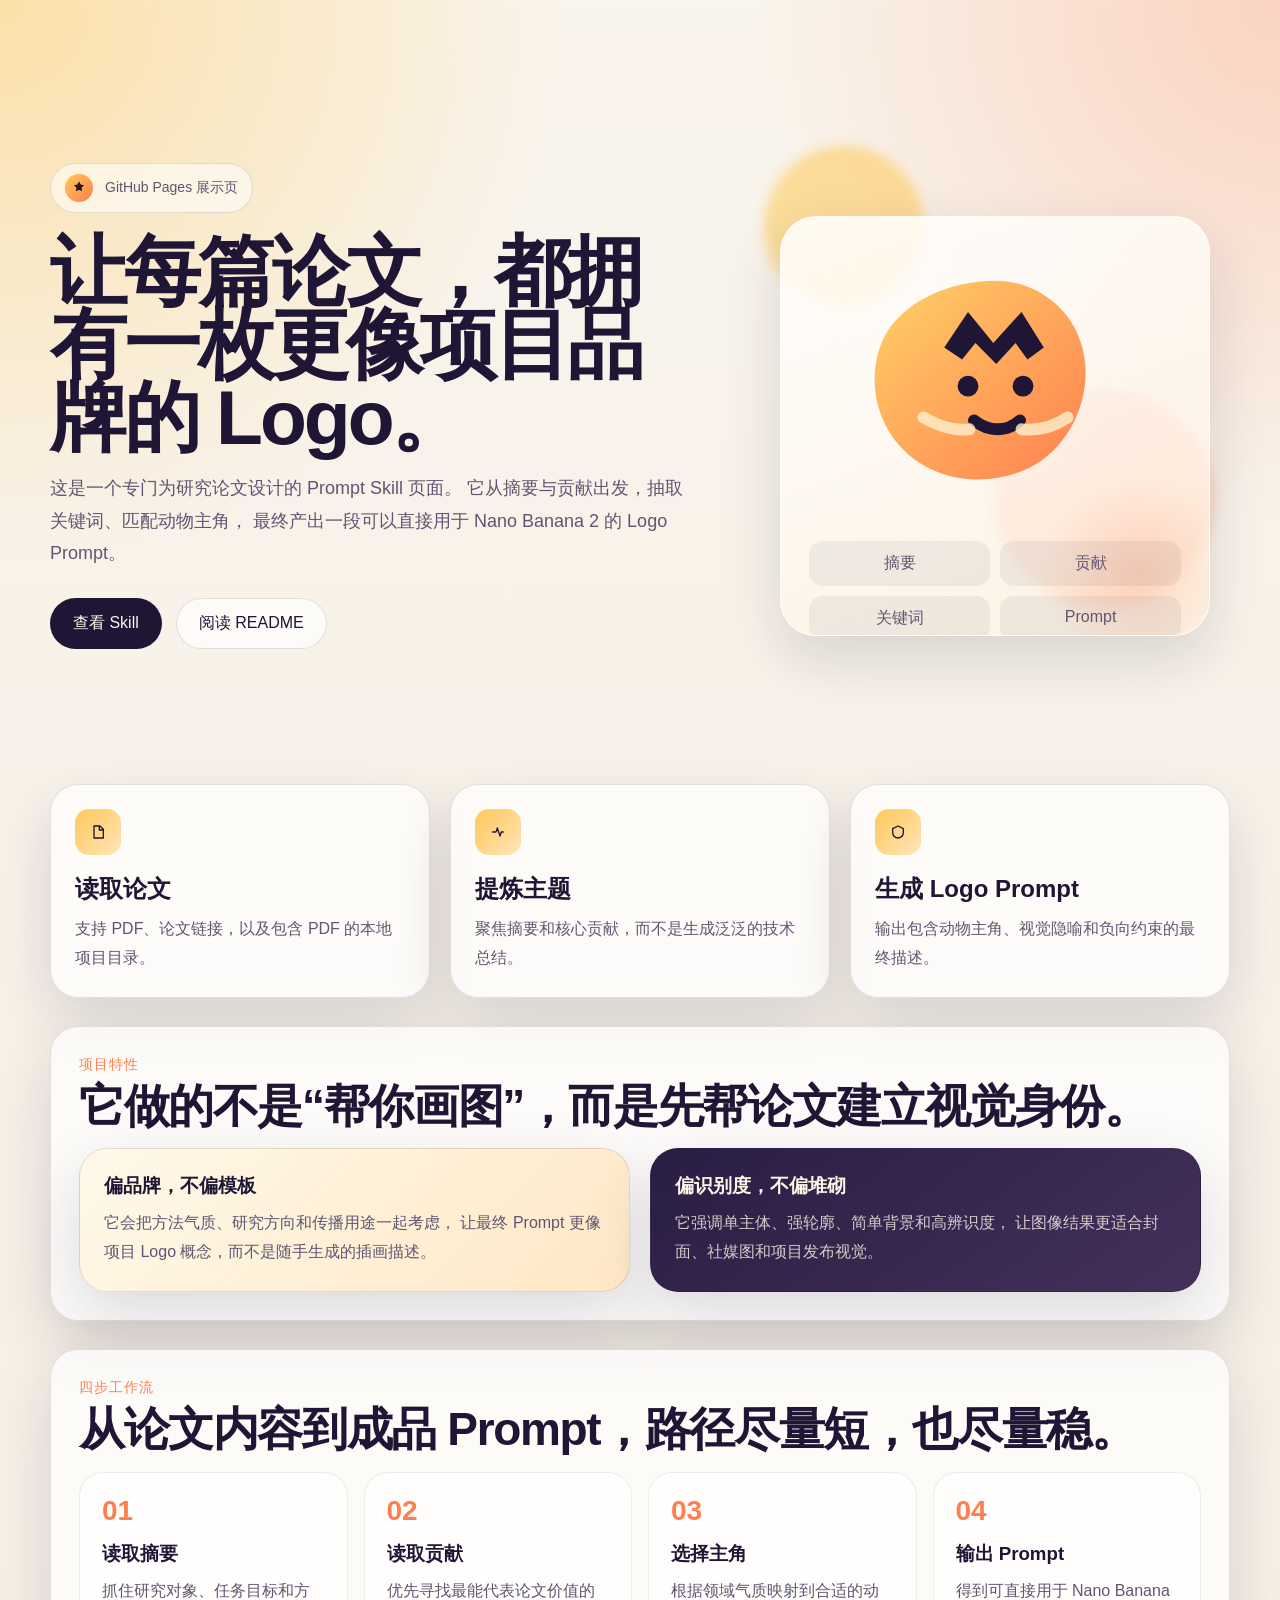
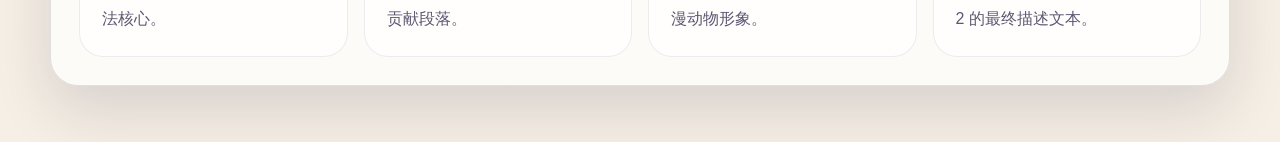
==== docs/index.html @ cfc6c28a "move pages site to docs for github pages" ====
<!doctype html>
<html lang="zh-CN">
  <head>
    <meta charset="UTF-8" />
    <meta name="viewport" content="width=device-width, initial-scale=1.0" />
    <title>论文 Logo Prompt 生成</title>
    <meta
      name="description"
      content="一个将论文摘要与贡献提炼为 Logo Prompt 的 Skill 项目，可直接服务于 GitHub Pages 展示。"
    />
    <link rel="stylesheet" href="./styles.css" />
  </head>
  <body>
    <div class="page">
      <header class="hero">
        <div class="hero-copy">
          <div class="eyebrow">
            <span class="icon-badge">
              <svg viewBox="0 0 24 24" aria-hidden="true">
                <path d="M12 2l2.35 4.76L19.6 8l-3.8 3.7.9 5.3L12 14.8 7.3 17l.9-5.3L4.4 8l5.25-1.24L12 2z"></path>
              </svg>
            </span>
            GitHub Pages 展示页
          </div>
          <h1>让每篇论文，都拥有一枚更像项目品牌的 Logo。</h1>
          <p class="lead">
            这是一个专门为研究论文设计的 Prompt Skill 页面。
            它从摘要与贡献出发，抽取关键词、匹配动物主角，
            最终产出一段可以直接用于 Nano Banana 2 的 Logo Prompt。
          </p>
          <div class="hero-actions">
            <a class="primary" href="../paper-logo-generation/SKILL.md">查看 Skill</a>
            <a class="secondary" href="../README.md">阅读 README</a>
          </div>
        </div>
        <div class="hero-art" aria-hidden="true">
          <div class="orb orb-a"></div>
          <div class="orb orb-b"></div>
          <div class="logo-card">
            <div class="mascot">
              <svg viewBox="0 0 180 180">
                <defs>
                  <linearGradient id="g1" x1="0%" y1="0%" x2="100%" y2="100%">
                    <stop offset="0%" stop-color="#ffd166"></stop>
                    <stop offset="100%" stop-color="#ff7f50"></stop>
                  </linearGradient>
                </defs>
                <path fill="url(#g1)" d="M91 24c24 0 49 16 57 42 10 31-5 69-35 84-29 14-66 9-87-15-18-20-22-50-10-74C29 38 59 24 91 24z"></path>
                <path fill="#1f1636" d="M56 69l16-24 17 21 19-21 15 24-11 8-8-11-13 14-14-14-9 11z"></path>
                <circle cx="72" cy="95" r="7" fill="#1f1636"></circle>
                <circle cx="109" cy="95" r="7" fill="#1f1636"></circle>
                <path d="M76 118c10 8 22 8 31 0" stroke="#1f1636" stroke-width="8" stroke-linecap="round" fill="none"></path>
                <path d="M42 116c12 7 21 9 31 8" stroke="#fff1cc" stroke-width="8" stroke-linecap="round" fill="none" opacity=".8"></path>
                <path d="M108 124c11 1 20-1 31-8" stroke="#fff1cc" stroke-width="8" stroke-linecap="round" fill="none" opacity=".8"></path>
              </svg>
            </div>
            <div class="mini-grid">
              <span>摘要</span>
              <span>贡献</span>
              <span>关键词</span>
              <span>Prompt</span>
            </div>
          </div>
        </div>
      </header>

      <main>
        <section class="grid three">
          <article class="card">
            <div class="card-icon">
              <svg viewBox="0 0 24 24" aria-hidden="true">
                <path d="M6 3h9l5 5v13H6V3zm8 1.5V9h4.5"></path>
              </svg>
            </div>
            <h2>读取论文</h2>
            <p>支持 PDF、论文链接，以及包含 PDF 的本地项目目录。</p>
          </article>
          <article class="card">
            <div class="card-icon">
              <svg viewBox="0 0 24 24" aria-hidden="true">
                <path d="M4 12h5l2-6 4 12 2-6h3"></path>
              </svg>
            </div>
            <h2>提炼主题</h2>
            <p>聚焦摘要和核心贡献，而不是生成泛泛的技术总结。</p>
          </article>
          <article class="card">
            <div class="card-icon">
              <svg viewBox="0 0 24 24" aria-hidden="true">
                <path d="M12 3l8 4v5c0 5-3.5 8.5-8 9-4.5-.5-8-4-8-9V7l8-4z"></path>
              </svg>
            </div>
            <h2>生成 Logo Prompt</h2>
            <p>输出包含动物主角、视觉隐喻和负向约束的最终描述。</p>
          </article>
        </section>

        <section class="feature">
          <div class="section-head">
            <span>项目特性</span>
            <h2>它做的不是“帮你画图”，而是先帮论文建立视觉身份。</h2>
          </div>
          <div class="grid two">
            <article class="panel warm">
              <h3>偏品牌，不偏模板</h3>
              <p>
                它会把方法气质、研究方向和传播用途一起考虑，
                让最终 Prompt 更像项目 Logo 概念，而不是随手生成的插画描述。
              </p>
            </article>
            <article class="panel dark">
              <h3>偏识别度，不偏堆砌</h3>
              <p>
                它强调单主体、强轮廓、简单背景和高辨识度，
                让图像结果更适合封面、社媒图和项目发布视觉。
              </p>
            </article>
          </div>
        </section>

        <section class="workflow">
          <div class="section-head">
            <span>四步工作流</span>
            <h2>从论文内容到成品 Prompt，路径尽量短，也尽量稳。</h2>
          </div>
          <div class="timeline">
            <div class="step">
              <strong>01</strong>
              <h3>读取摘要</h3>
              <p>抓住研究对象、任务目标和方法核心。</p>
            </div>
            <div class="step">
              <strong>02</strong>
              <h3>读取贡献</h3>
              <p>优先寻找最能代表论文价值的贡献段落。</p>
            </div>
            <div class="step">
              <strong>03</strong>
              <h3>选择主角</h3>
              <p>根据领域气质映射到合适的动漫动物形象。</p>
            </div>
            <div class="step">
              <strong>04</strong>
              <h3>输出 Prompt</h3>
              <p>得到可直接用于 Nano Banana 2 的最终描述文本。</p>
            </div>
          </div>
        </section>
      </main>
    </div>
  </body>
</html>
---- docs/styles.css ----
:root {
  --bg: #f6efe5;
  --ink: #1f1636;
  --muted: #5f5671;
  --line: rgba(31, 22, 54, 0.12);
  --card: rgba(255, 255, 255, 0.72);
  --accent: #ff7f50;
  --accent-2: #ffc857;
  --shadow: 0 24px 60px rgba(31, 22, 54, 0.14);
}

* {
  box-sizing: border-box;
}

body {
  margin: 0;
  font-family: "Segoe UI", "PingFang SC", "Hiragino Sans GB", "Microsoft YaHei", sans-serif;
  color: var(--ink);
  background:
    radial-gradient(circle at top left, rgba(255, 200, 87, 0.45), transparent 26%),
    radial-gradient(circle at top right, rgba(255, 127, 80, 0.28), transparent 24%),
    linear-gradient(180deg, #f9f4ec 0%, #f6efe5 100%);
}

a {
  color: inherit;
  text-decoration: none;
}

.page {
  width: min(1180px, calc(100vw - 40px));
  margin: 0 auto;
  padding: 28px 0 56px;
}

.hero {
  display: grid;
  grid-template-columns: 1.15fr 0.85fr;
  gap: 28px;
  align-items: center;
  min-height: 84vh;
}

.eyebrow {
  display: inline-flex;
  align-items: center;
  gap: 12px;
  padding: 10px 14px;
  border: 1px solid var(--line);
  border-radius: 999px;
  background: rgba(255, 255, 255, 0.55);
  font-size: 14px;
  color: var(--muted);
}

.icon-badge {
  width: 28px;
  height: 28px;
  display: inline-grid;
  place-items: center;
  border-radius: 50%;
  background: linear-gradient(135deg, var(--accent-2), var(--accent));
}

.icon-badge svg,
.card-icon svg {
  width: 16px;
  height: 16px;
  fill: none;
  stroke: currentColor;
  stroke-width: 2;
  stroke-linecap: round;
  stroke-linejoin: round;
}

.icon-badge svg {
  color: #20142b;
  fill: #20142b;
  stroke: none;
}

h1 {
  margin: 22px 0 16px;
  font-size: clamp(44px, 6vw, 78px);
  line-height: 0.95;
  letter-spacing: -0.04em;
}

.lead {
  max-width: 640px;
  font-size: 18px;
  line-height: 1.8;
  color: var(--muted);
}

.hero-actions {
  display: flex;
  gap: 14px;
  margin-top: 28px;
}

.hero-actions a {
  padding: 14px 22px;
  border-radius: 999px;
  border: 1px solid var(--line);
  transition: transform 0.2s ease, box-shadow 0.2s ease;
}

.hero-actions a:hover {
  transform: translateY(-2px);
  box-shadow: var(--shadow);
}

.primary {
  background: var(--ink);
  color: #fff6eb;
}

.secondary {
  background: rgba(255, 255, 255, 0.66);
}

.hero-art {
  position: relative;
  min-height: 520px;
}

.orb {
  position: absolute;
  border-radius: 50%;
  filter: blur(6px);
}

.orb-a {
  inset: 0 auto auto 24px;
  width: 160px;
  height: 160px;
  background: rgba(255, 200, 87, 0.55);
}

.orb-b {
  inset: auto 16px 58px auto;
  width: 220px;
  height: 220px;
  background: rgba(255, 127, 80, 0.28);
}

.logo-card {
  position: absolute;
  inset: 70px 20px 30px 40px;
  display: grid;
  place-items: center;
  padding: 28px;
  border-radius: 36px;
  background: linear-gradient(160deg, rgba(255, 255, 255, 0.88), rgba(255, 242, 223, 0.62));
  border: 1px solid rgba(255, 255, 255, 0.7);
  box-shadow: var(--shadow);
  overflow: hidden;
}

.logo-card::after {
  content: "";
  position: absolute;
  inset: auto -30px -40px auto;
  width: 200px;
  height: 200px;
  border-radius: 50%;
  background: radial-gradient(circle, rgba(255, 127, 80, 0.22), transparent 70%);
}

.mascot {
  width: min(320px, 72%);
  z-index: 1;
}

.mini-grid {
  z-index: 1;
  display: grid;
  grid-template-columns: repeat(2, minmax(120px, 1fr));
  gap: 10px;
  width: 100%;
  margin-top: 24px;
}

.mini-grid span {
  padding: 12px 16px;
  border-radius: 14px;
  background: rgba(31, 22, 54, 0.06);
  color: var(--muted);
  text-align: center;
}

main {
  display: grid;
  gap: 28px;
}

.grid {
  display: grid;
  gap: 20px;
}

.grid.three {
  grid-template-columns: repeat(3, minmax(0, 1fr));
}

.grid.two {
  grid-template-columns: repeat(2, minmax(0, 1fr));
}

.card,
.panel,
.workflow,
.feature {
  border: 1px solid var(--line);
  border-radius: 28px;
  background: var(--card);
  backdrop-filter: blur(8px);
  box-shadow: var(--shadow);
}

.card {
  padding: 24px;
}

.card-icon {
  width: 46px;
  height: 46px;
  display: grid;
  place-items: center;
  border-radius: 14px;
  color: var(--ink);
  background: linear-gradient(135deg, var(--accent-2), #ffe5ba);
  margin-bottom: 18px;
}

.card h2,
.panel h3,
.step h3 {
  margin: 0 0 10px;
}

.card p,
.panel p,
.step p {
  margin: 0;
  color: var(--muted);
  line-height: 1.8;
}

.feature,
.workflow {
  padding: 28px;
}

.section-head {
  margin-bottom: 18px;
}

.section-head span {
  display: inline-block;
  color: var(--accent);
  font-size: 14px;
  letter-spacing: 0.08em;
  text-transform: uppercase;
}

.section-head h2 {
  margin: 8px 0 0;
  font-size: clamp(28px, 4vw, 46px);
  line-height: 1.06;
  letter-spacing: -0.03em;
}

.panel {
  padding: 24px;
}

.panel.warm {
  background: linear-gradient(135deg, rgba(255, 248, 231, 0.9), rgba(255, 223, 176, 0.72));
}

.panel.dark {
  background: linear-gradient(145deg, #291d43, #44315b);
  color: #fff5e8;
}

.panel.dark p {
  color: rgba(255, 245, 232, 0.8);
}

.timeline {
  display: grid;
  grid-template-columns: repeat(4, minmax(0, 1fr));
  gap: 16px;
}

.step {
  padding: 22px;
  border-radius: 24px;
  background: rgba(255, 255, 255, 0.72);
  border: 1px solid rgba(31, 22, 54, 0.08);
}

.step strong {
  display: inline-block;
  margin-bottom: 14px;
  color: var(--accent);
  font-size: 28px;
}

@media (max-width: 960px) {
  .hero,
  .grid.three,
  .grid.two,
  .timeline {
    grid-template-columns: 1fr;
  }

  .hero {
    min-height: auto;
  }

  .hero-art {
    min-height: 420px;
  }
}
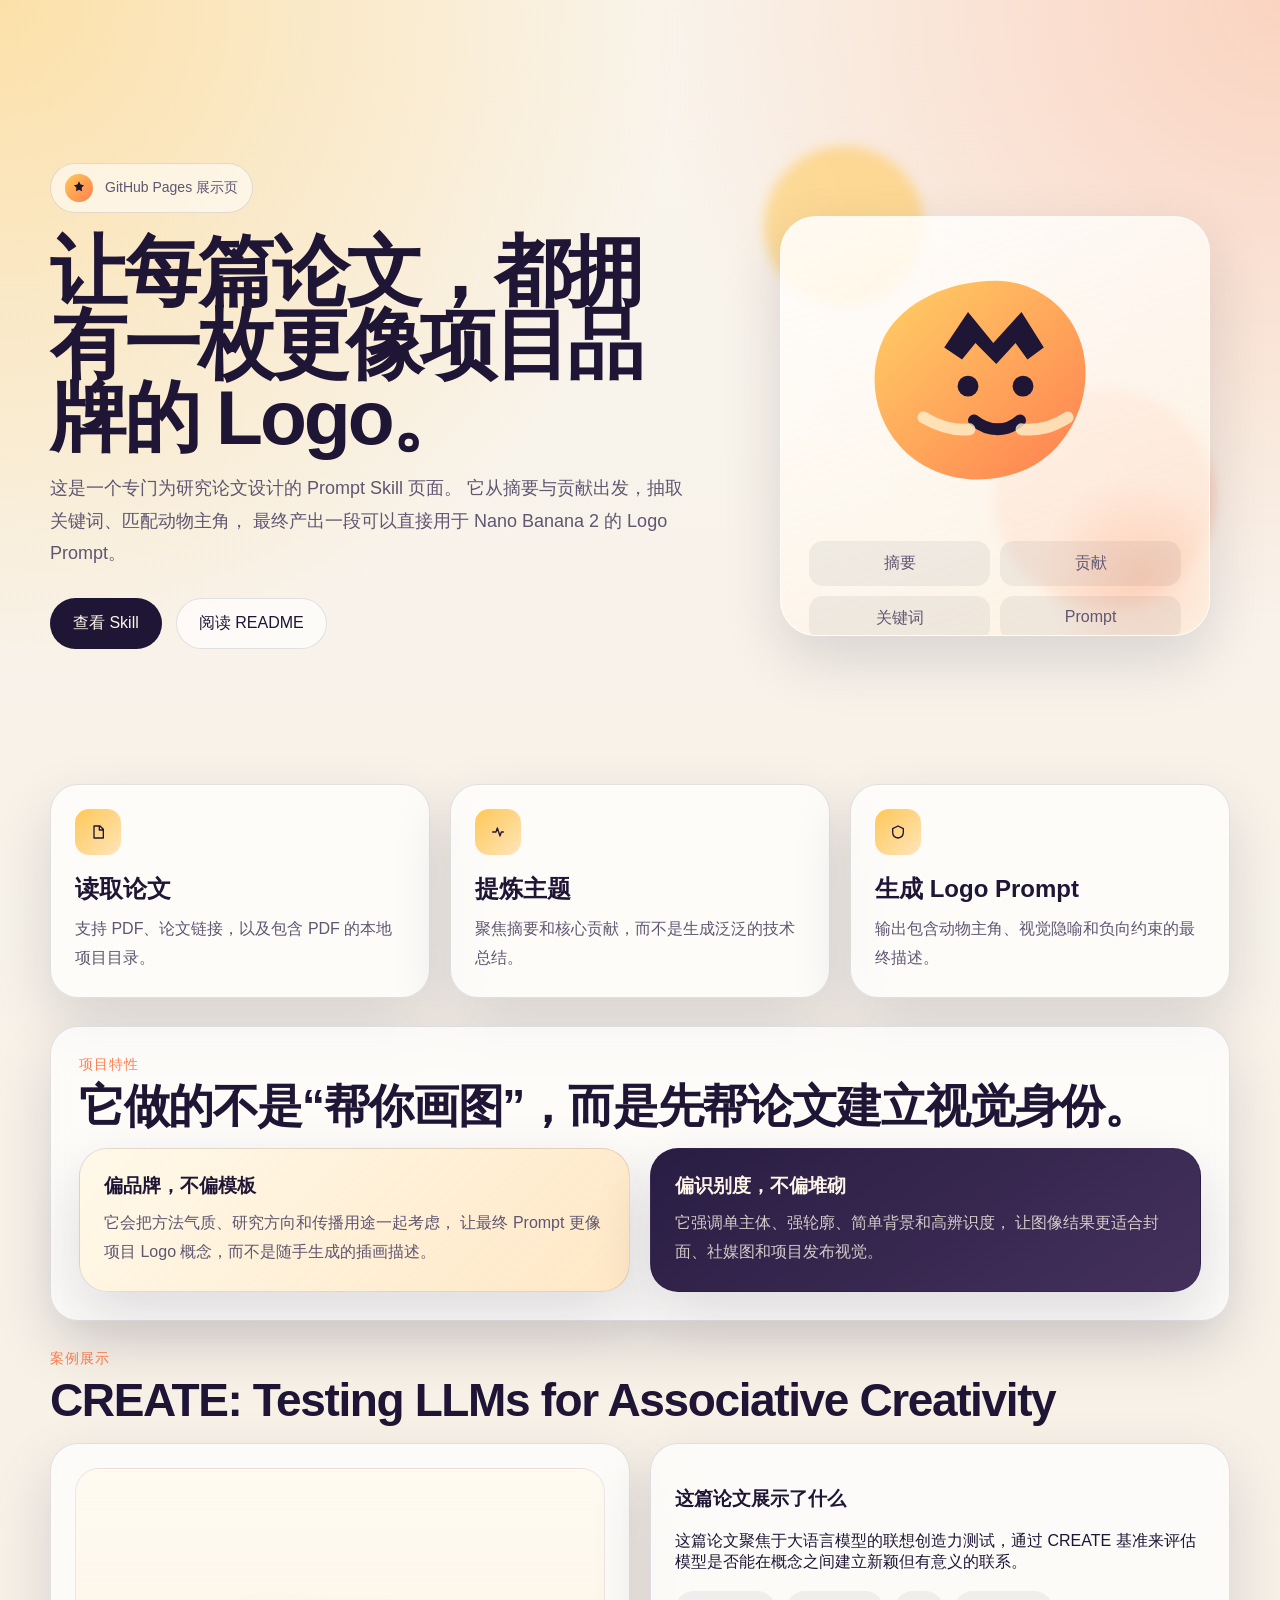
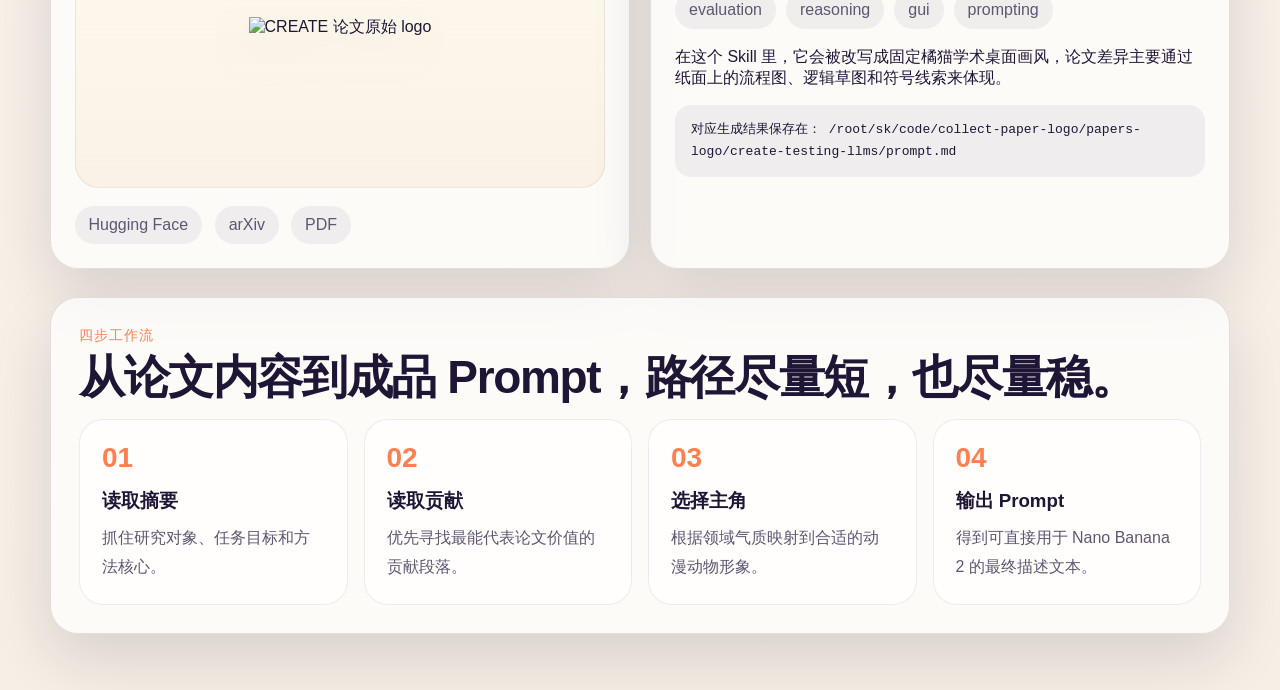
==== commit 742a9bd8: "showcase create testing llms example" ====
--- a/docs/index.html
+++ b/docs/index.html
@@ -118,6 +118,48 @@
           </div>
         </section>
 
+        <section class="case-study">
+          <div class="section-head">
+            <span>案例展示</span>
+            <h2>CREATE: Testing LLMs for Associative Creativity</h2>
+          </div>
+          <div class="grid two">
+            <article class="showcase-card">
+              <div class="showcase-image-wrap">
+                <img
+                  src="./assets/create-testing-llms-logo.png"
+                  alt="CREATE 论文原始 logo"
+                  class="showcase-image"
+                />
+              </div>
+              <div class="showcase-links">
+                <a href="https://huggingface.co/papers/2603.09970" target="_blank" rel="noreferrer">Hugging Face</a>
+                <a href="https://arxiv.org/abs/2603.09970" target="_blank" rel="noreferrer">arXiv</a>
+                <a href="https://arxiv.org/pdf/2603.09970.pdf" target="_blank" rel="noreferrer">PDF</a>
+              </div>
+            </article>
+            <article class="showcase-card text-card">
+              <h3>这篇论文展示了什么</h3>
+              <p>
+                这篇论文聚焦于大语言模型的联想创造力测试，通过 CREATE 基准来评估模型是否能在概念之间建立新颖但有意义的联系。
+              </p>
+              <div class="tag-row">
+                <span>evaluation</span>
+                <span>reasoning</span>
+                <span>gui</span>
+                <span>prompting</span>
+              </div>
+              <p>
+                在这个 Skill 里，它会被改写成固定橘猫学术桌面画风，论文差异主要通过纸面上的流程图、逻辑草图和符号线索来体现。
+              </p>
+              <p class="mono">
+                对应生成结果保存在：
+                /root/sk/code/collect-paper-logo/papers-logo/create-testing-llms/prompt.md
+              </p>
+            </article>
+          </div>
+        </section>
+
         <section class="workflow">
           <div class="section-head">
             <span>四步工作流</span>
--- a/docs/styles.css
+++ b/docs/styles.css
@@ -211,6 +211,7 @@
 
 .card,
 .panel,
+.showcase-card,
 .workflow,
 .feature {
   border: 1px solid var(--line);
@@ -277,6 +278,61 @@
   padding: 24px;
 }
 
+.showcase-card {
+  padding: 24px;
+}
+
+.showcase-image-wrap {
+  display: grid;
+  place-items: center;
+  min-height: 320px;
+  border-radius: 24px;
+  background: linear-gradient(180deg, rgba(255, 250, 240, 0.95), rgba(248, 238, 221, 0.72));
+  border: 1px solid rgba(31, 22, 54, 0.08);
+  overflow: hidden;
+}
+
+.showcase-image {
+  max-width: min(100%, 280px);
+  max-height: 260px;
+  object-fit: contain;
+  filter: drop-shadow(0 14px 28px rgba(31, 22, 54, 0.12));
+}
+
+.showcase-links {
+  display: flex;
+  gap: 12px;
+  flex-wrap: wrap;
+  margin-top: 18px;
+}
+
+.showcase-links a,
+.tag-row span {
+  padding: 10px 14px;
+  border-radius: 999px;
+  background: rgba(31, 22, 54, 0.06);
+  color: var(--muted);
+}
+
+.tag-row {
+  display: flex;
+  gap: 10px;
+  flex-wrap: wrap;
+  margin: 18px 0;
+}
+
+.text-card .mono {
+  margin-top: 16px;
+  padding: 14px 16px;
+  border-radius: 16px;
+  background: rgba(31, 22, 54, 0.06);
+  font-family: "SFMono-Regular", "Consolas", monospace;
+  font-size: 13px;
+  line-height: 1.7;
+  color: var(--ink);
+  word-break: break-word;
+}
+
 .panel.warm {
   background: linear-gradient(135deg, rgba(255, 248, 231, 0.9), rgba(255, 223, 176, 0.72));
 }
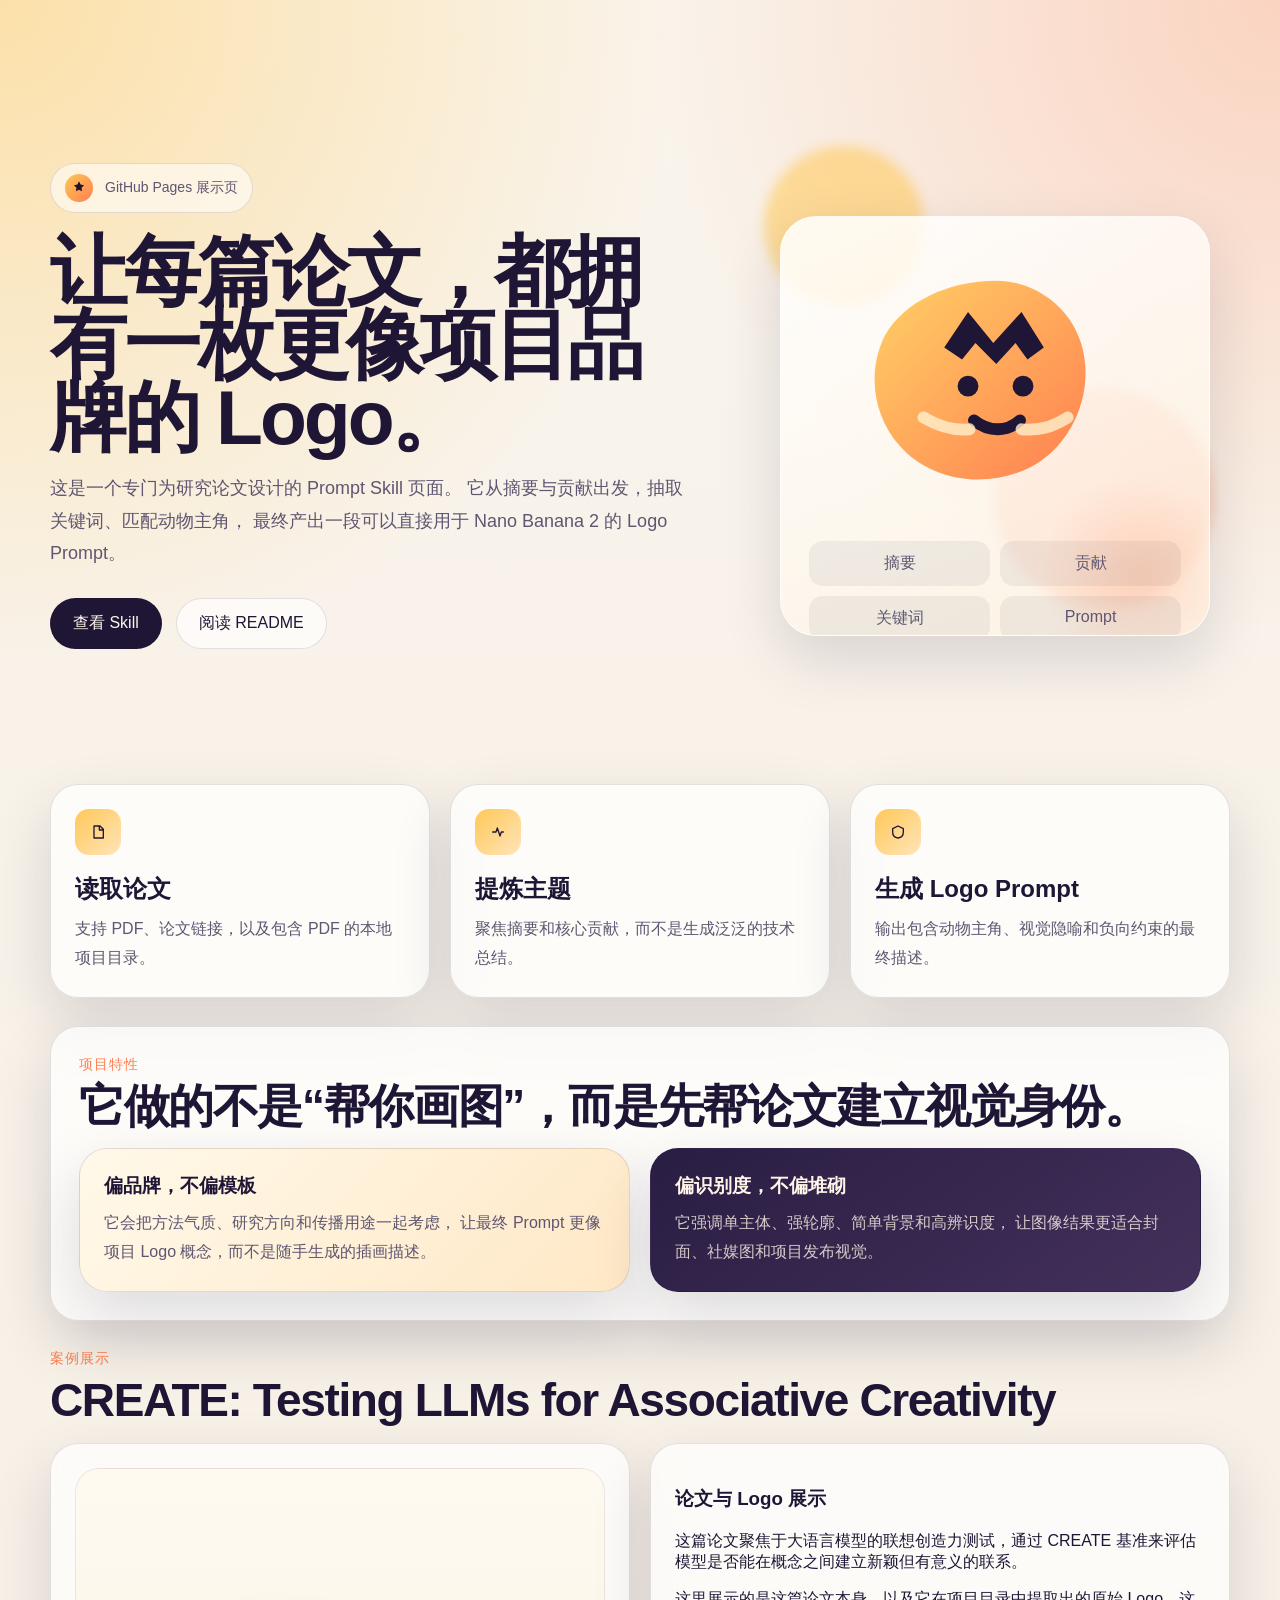
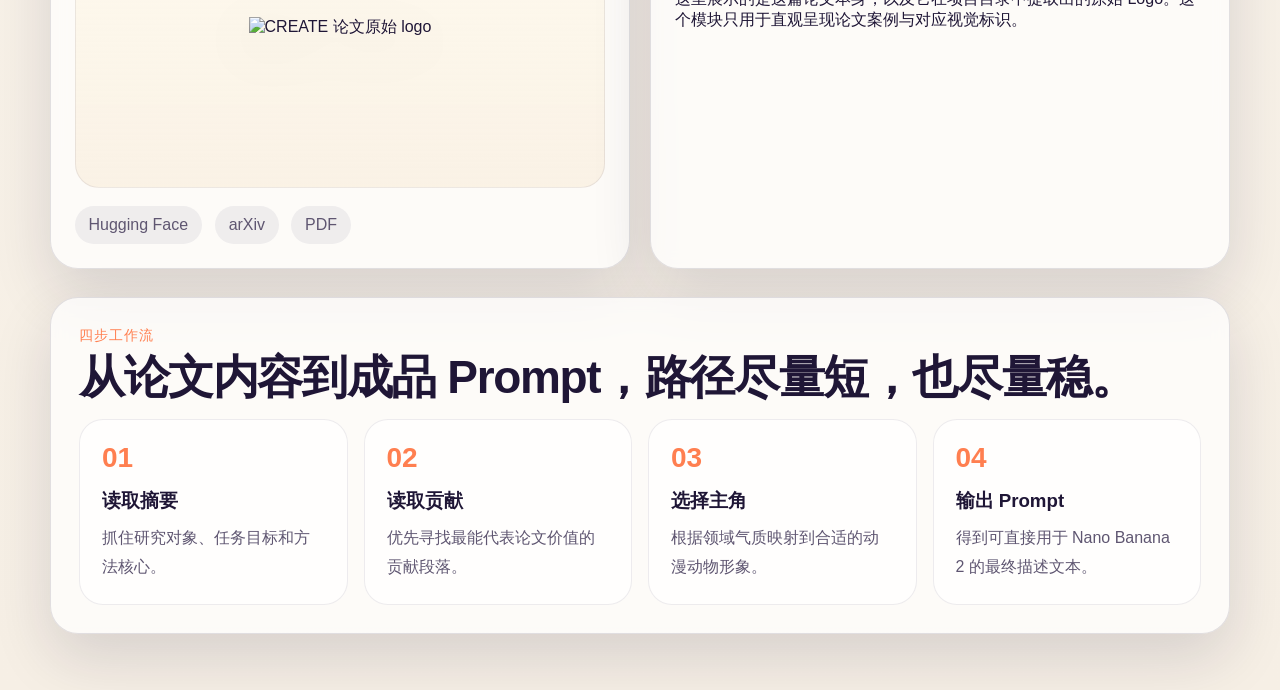
==== commit 592a6a8f: "simplify showcase to paper and logo only" ====
--- a/docs/index.html
+++ b/docs/index.html
@@ -139,22 +139,12 @@
               </div>
             </article>
             <article class="showcase-card text-card">
-              <h3>这篇论文展示了什么</h3>
+              <h3>论文与 Logo 展示</h3>
               <p>
                 这篇论文聚焦于大语言模型的联想创造力测试，通过 CREATE 基准来评估模型是否能在概念之间建立新颖但有意义的联系。
               </p>
-              <div class="tag-row">
-                <span>evaluation</span>
-                <span>reasoning</span>
-                <span>gui</span>
-                <span>prompting</span>
-              </div>
               <p>
-                在这个 Skill 里，它会被改写成固定橘猫学术桌面画风，论文差异主要通过纸面上的流程图、逻辑草图和符号线索来体现。
-              </p>
-              <p class="mono">
-                对应生成结果保存在：
-                /root/sk/code/collect-paper-logo/papers-logo/create-testing-llms/prompt.md
+                这里展示的是这篇论文本身，以及它在项目目录中提取出的原始 Logo。这个模块只用于直观呈现论文案例与对应视觉标识。
               </p>
             </article>
           </div>
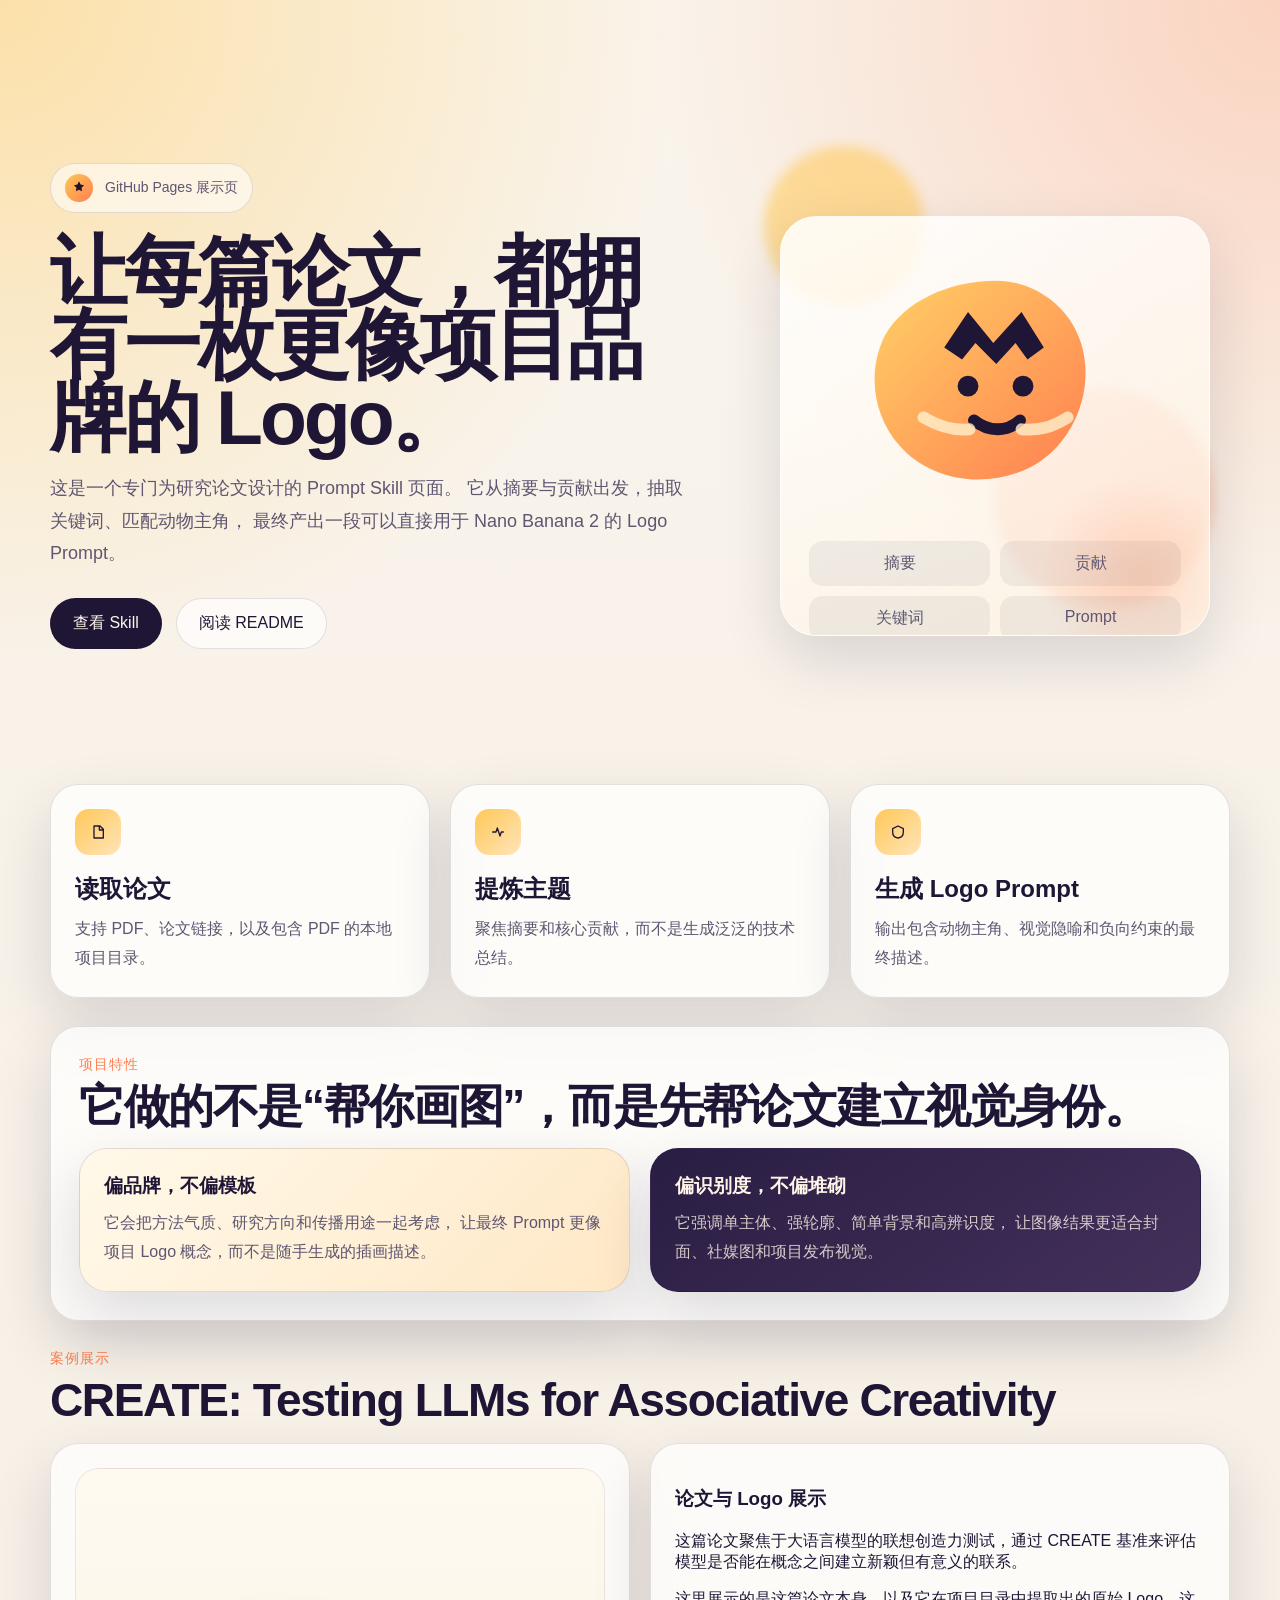
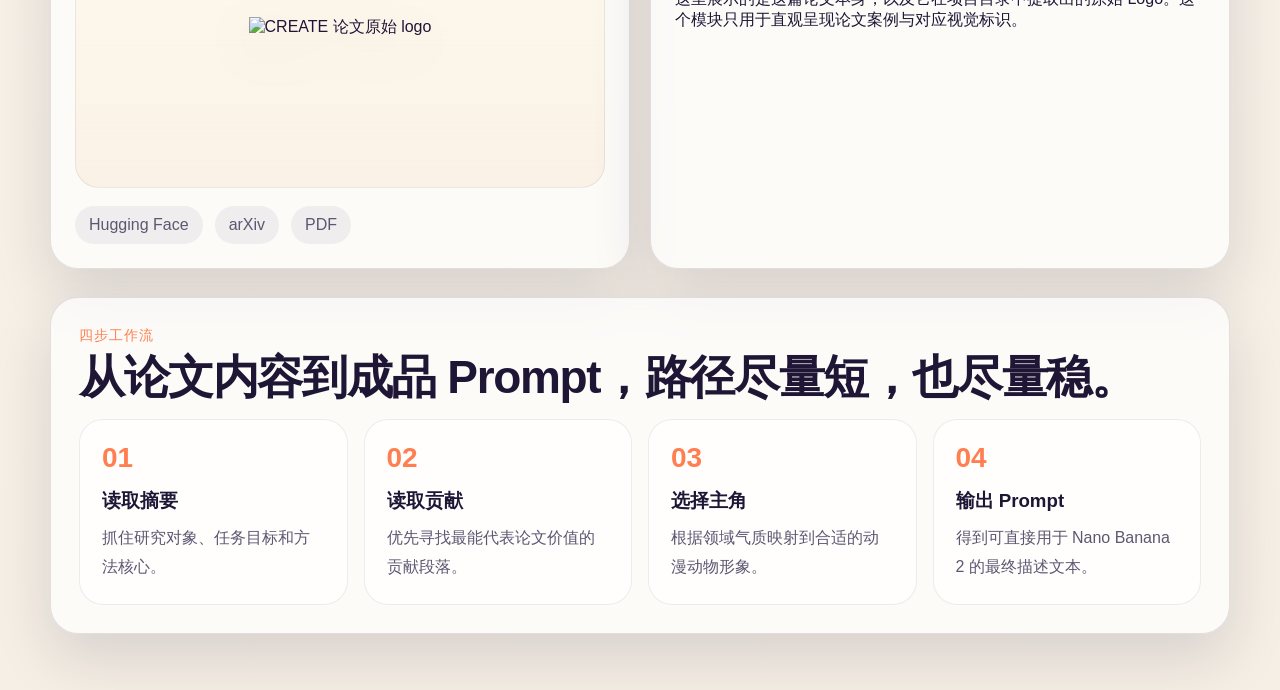
==== commit 42c6f92b: "security: add CSP, Referrer-Policy, noopener on external links, and .gitignore - Add Content-Securit" ====
--- a/docs/index.html
+++ b/docs/index.html
@@ -7,6 +7,11 @@
     <meta
       name="description"
       content="一个将论文摘要与贡献提炼为 Logo Prompt 的 Skill 项目，可直接服务于 GitHub Pages 展示。"
+    />
+    <meta name="referrer" content="strict-origin-when-cross-origin" />
+    <meta
+      http-equiv="Content-Security-Policy"
+      content="default-src 'none'; style-src 'self'; img-src 'self'; font-src 'self'; base-uri 'self'; form-action 'none';"
     />
     <link rel="stylesheet" href="./styles.css" />
   </head>
@@ -133,9 +138,9 @@
                 />
               </div>
               <div class="showcase-links">
-                <a href="https://huggingface.co/papers/2603.09970" target="_blank" rel="noreferrer">Hugging Face</a>
-                <a href="https://arxiv.org/abs/2603.09970" target="_blank" rel="noreferrer">arXiv</a>
-                <a href="https://arxiv.org/pdf/2603.09970.pdf" target="_blank" rel="noreferrer">PDF</a>
+                <a href="https://huggingface.co/papers/2603.09970" target="_blank" rel="noopener noreferrer">Hugging Face</a>
+                <a href="https://arxiv.org/abs/2603.09970" target="_blank" rel="noopener noreferrer">arXiv</a>
+                <a href="https://arxiv.org/pdf/2603.09970.pdf" target="_blank" rel="noopener noreferrer">PDF</a>
               </div>
             </article>
             <article class="showcase-card text-card">
